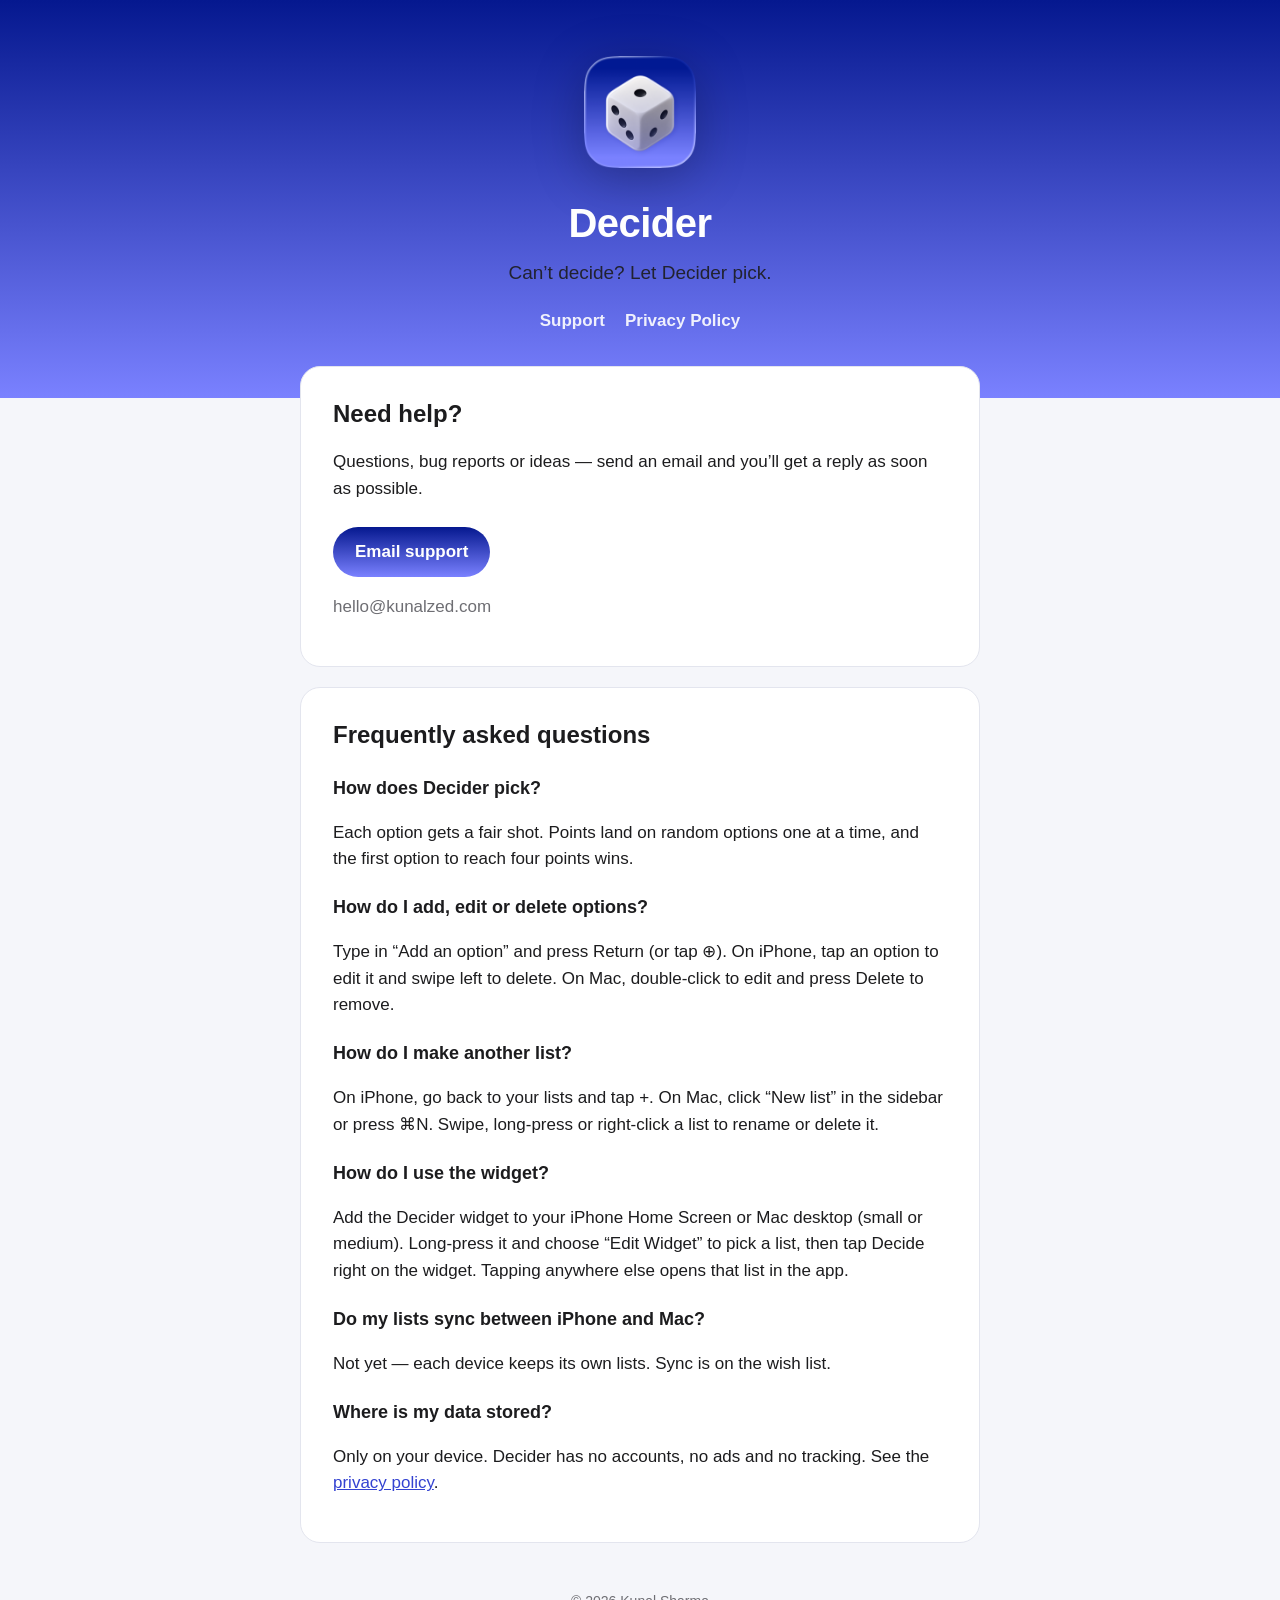
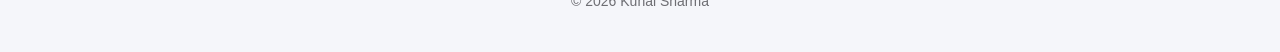
==== index.html @ ccfae6cc "Decider support site and privacy policy" ====
<!doctype html>
<html lang="en">
<head>
  <meta charset="utf-8">
  <meta name="viewport" content="width=device-width, initial-scale=1">
  <title>Decider — Support</title>
  <meta name="description" content="Support for Decider, the random picker for iPhone and Mac.">
  <link rel="icon" href="icon.png">
  <link rel="apple-touch-icon" href="icon.png">
  <link rel="stylesheet" href="style.css">
</head>
<body>
  <header>
    <img src="icon.png" alt="Decider app icon">
    <h1>Decider</h1>
    <p>Can’t decide? Let Decider pick.</p>
    <nav><a href="./">Support</a><a href="privacy/">Privacy Policy</a></nav>
  </header>
  <main>
    <section class="card">
      <h2>Need help?</h2>
      <p>Questions, bug reports or ideas — send an email and you’ll get a reply as soon as possible.</p>
      <a class="button" href="mailto:hello@kunalzed.com?subject=Decider%20support">Email support</a>
      <p class="muted">hello@kunalzed.com</p>
    </section>

    <section class="card">
      <h2>Frequently asked questions</h2>

      <h3>How does Decider pick?</h3>
      <p>Each option gets a fair shot. Points land on random options one at a time, and the first option to reach four points wins.</p>

      <h3>How do I add, edit or delete options?</h3>
      <p>Type in “Add an option” and press Return (or tap ⊕). On iPhone, tap an option to edit it and swipe left to delete. On Mac, double-click to edit and press Delete to remove.</p>

      <h3>How do I make another list?</h3>
      <p>On iPhone, go back to your lists and tap +. On Mac, click “New list” in the sidebar or press ⌘N. Swipe, long-press or right-click a list to rename or delete it.</p>

      <h3>How do I use the widget?</h3>
      <p>Add the Decider widget to your iPhone Home Screen or Mac desktop (small or medium). Long-press it and choose “Edit Widget” to pick a list, then tap Decide right on the widget. Tapping anywhere else opens that list in the app.</p>

      <h3>Do my lists sync between iPhone and Mac?</h3>
      <p>Not yet — each device keeps its own lists. Sync is on the wish list.</p>

      <h3>Where is my data stored?</h3>
      <p>Only on your device. Decider has no accounts, no ads and no tracking. See the <a href="privacy/">privacy policy</a>.</p>
    </section>
  </main>
  <footer>© 2026 Kunal Sharma</footer>
</body>
</html>
---- style.css ----
:root {
  --navy: #05188F;
  --periwinkle: #7A81FF;
  --accent: #3342D1;
  --ink: #1c1c1e;
  --muted: #6e6e73;
  --bg: #f5f6fa;
  --card: #ffffff;
  --line: #e3e5ee;
}
@media (prefers-color-scheme: dark) {
  :root { --accent: #7A81FF; --ink: #f2f2f7; --muted: #a1a1aa; --bg: #0f1020; --card: #181a2e; --line: #2a2d47; }
}
* { box-sizing: border-box; }
body {
  margin: 0;
  font: 17px/1.55 ui-rounded, -apple-system, BlinkMacSystemFont, "SF Pro Rounded", "Segoe UI", sans-serif;
  color: var(--ink);
  background: var(--bg);
}
header {
  background: linear-gradient(180deg, var(--navy), var(--periwinkle));
  color: #fff;
  text-align: center;
  padding: 56px 24px 64px;
}
header img { width: 112px; height: 112px; filter: drop-shadow(0 10px 24px rgba(0,0,0,.25)); }
header h1 { margin: 16px 0 4px; font-size: 40px; letter-spacing: -0.5px; }
header p { margin: 0; opacity: .9; font-size: 19px; }
nav { margin-top: 20px; }
nav a { color: #fff; opacity: .9; margin: 0 10px; font-weight: 600; text-decoration: none; }
nav a:hover { opacity: 1; text-decoration: underline; }
main { max-width: 720px; margin: -32px auto 48px; padding: 0 20px; }
.card { background: var(--card); border: 1px solid var(--line); border-radius: 20px; padding: 28px 32px; margin-bottom: 20px; }
h2 { margin: 0 0 12px; font-size: 24px; }
h3 { margin: 22px 0 6px; font-size: 18px; }
p, li { color: var(--ink); }
.muted { color: var(--muted); }
a { color: var(--accent); }
.button {
  display: inline-block; margin-top: 8px; padding: 12px 22px; border-radius: 999px;
  background: linear-gradient(180deg, var(--navy), var(--periwinkle)); color: #fff;
  font-weight: 700; text-decoration: none;
}
footer { text-align: center; color: var(--muted); font-size: 14px; padding-bottom: 40px; }
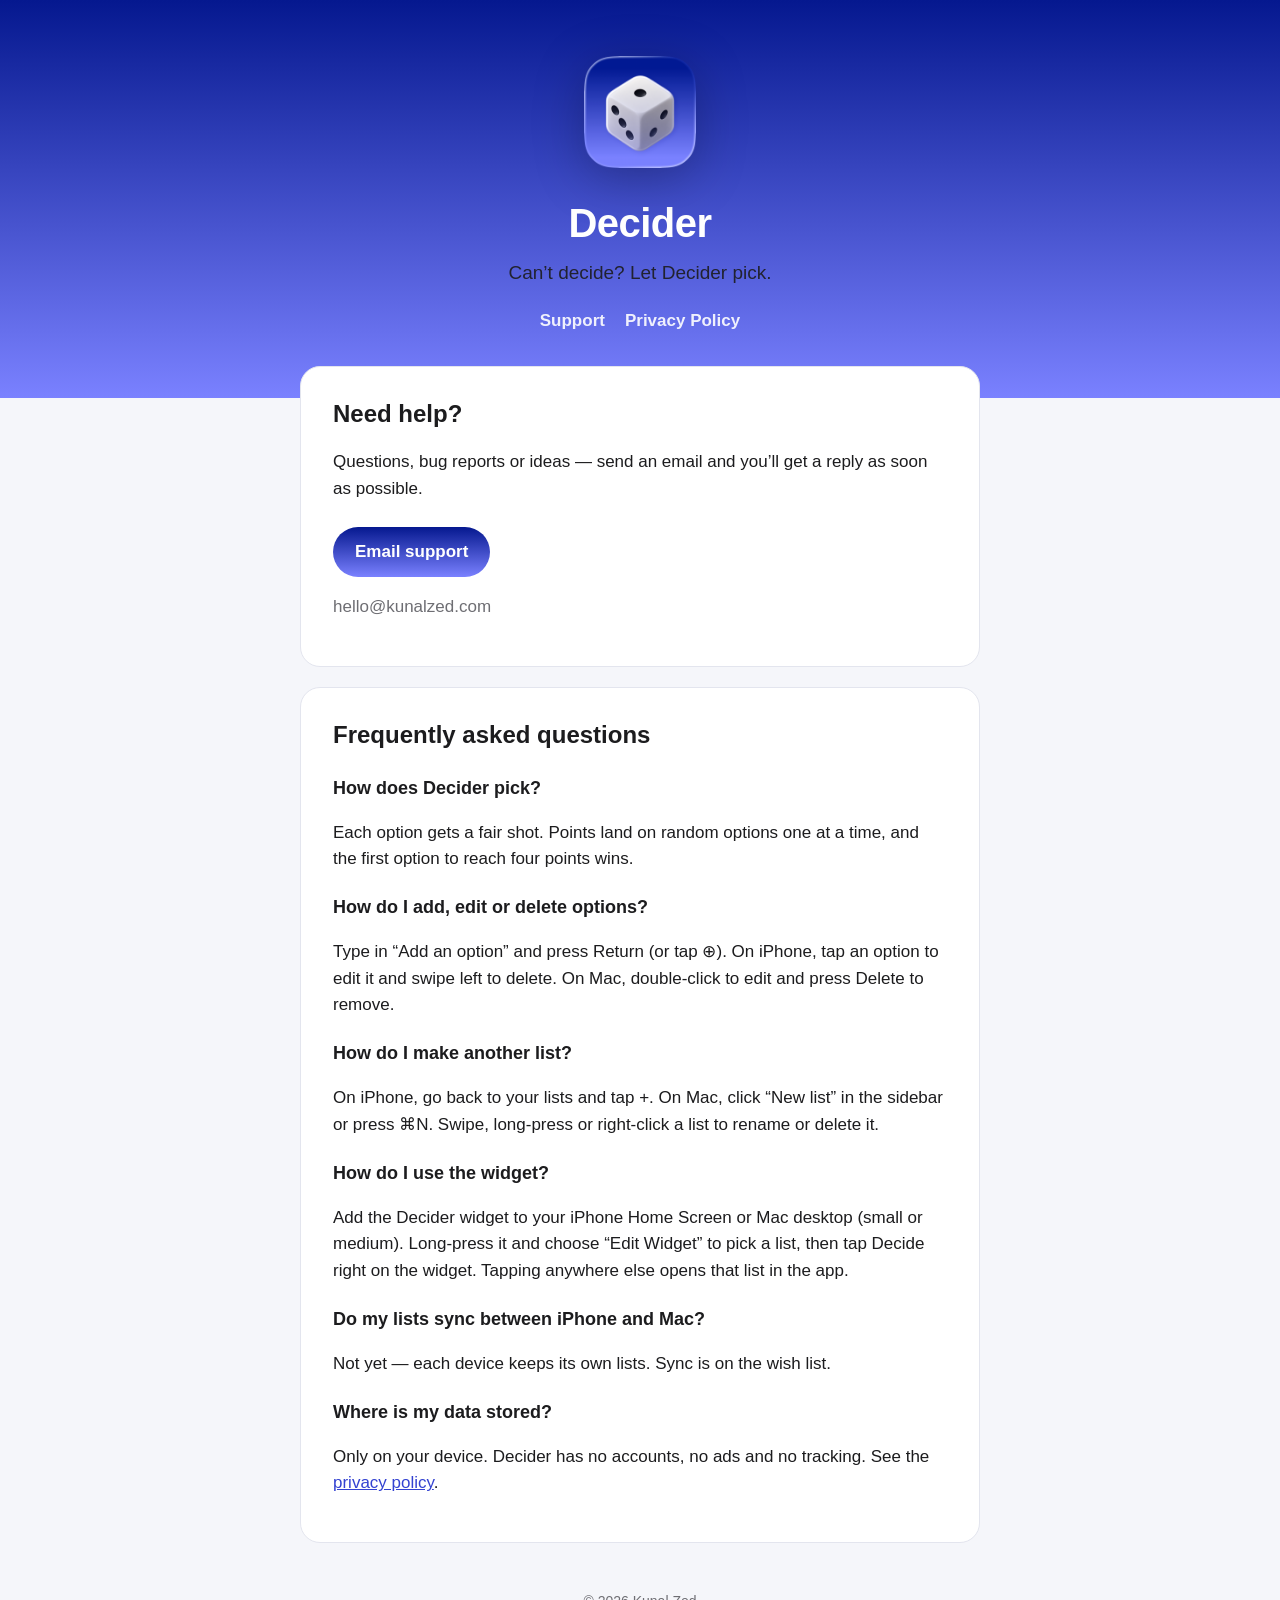
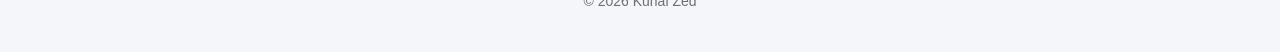
==== commit 63e8607a: "Use Kunal Zed in footer" ====
--- a/index.html
+++ b/index.html
@@ -46,6 +46,6 @@
       <p>Only on your device. Decider has no accounts, no ads and no tracking. See the <a href="privacy/">privacy policy</a>.</p>
     </section>
   </main>
-  <footer>© 2026 Kunal Sharma</footer>
+  <footer>© 2026 Kunal Zed</footer>
 </body>
 </html>
